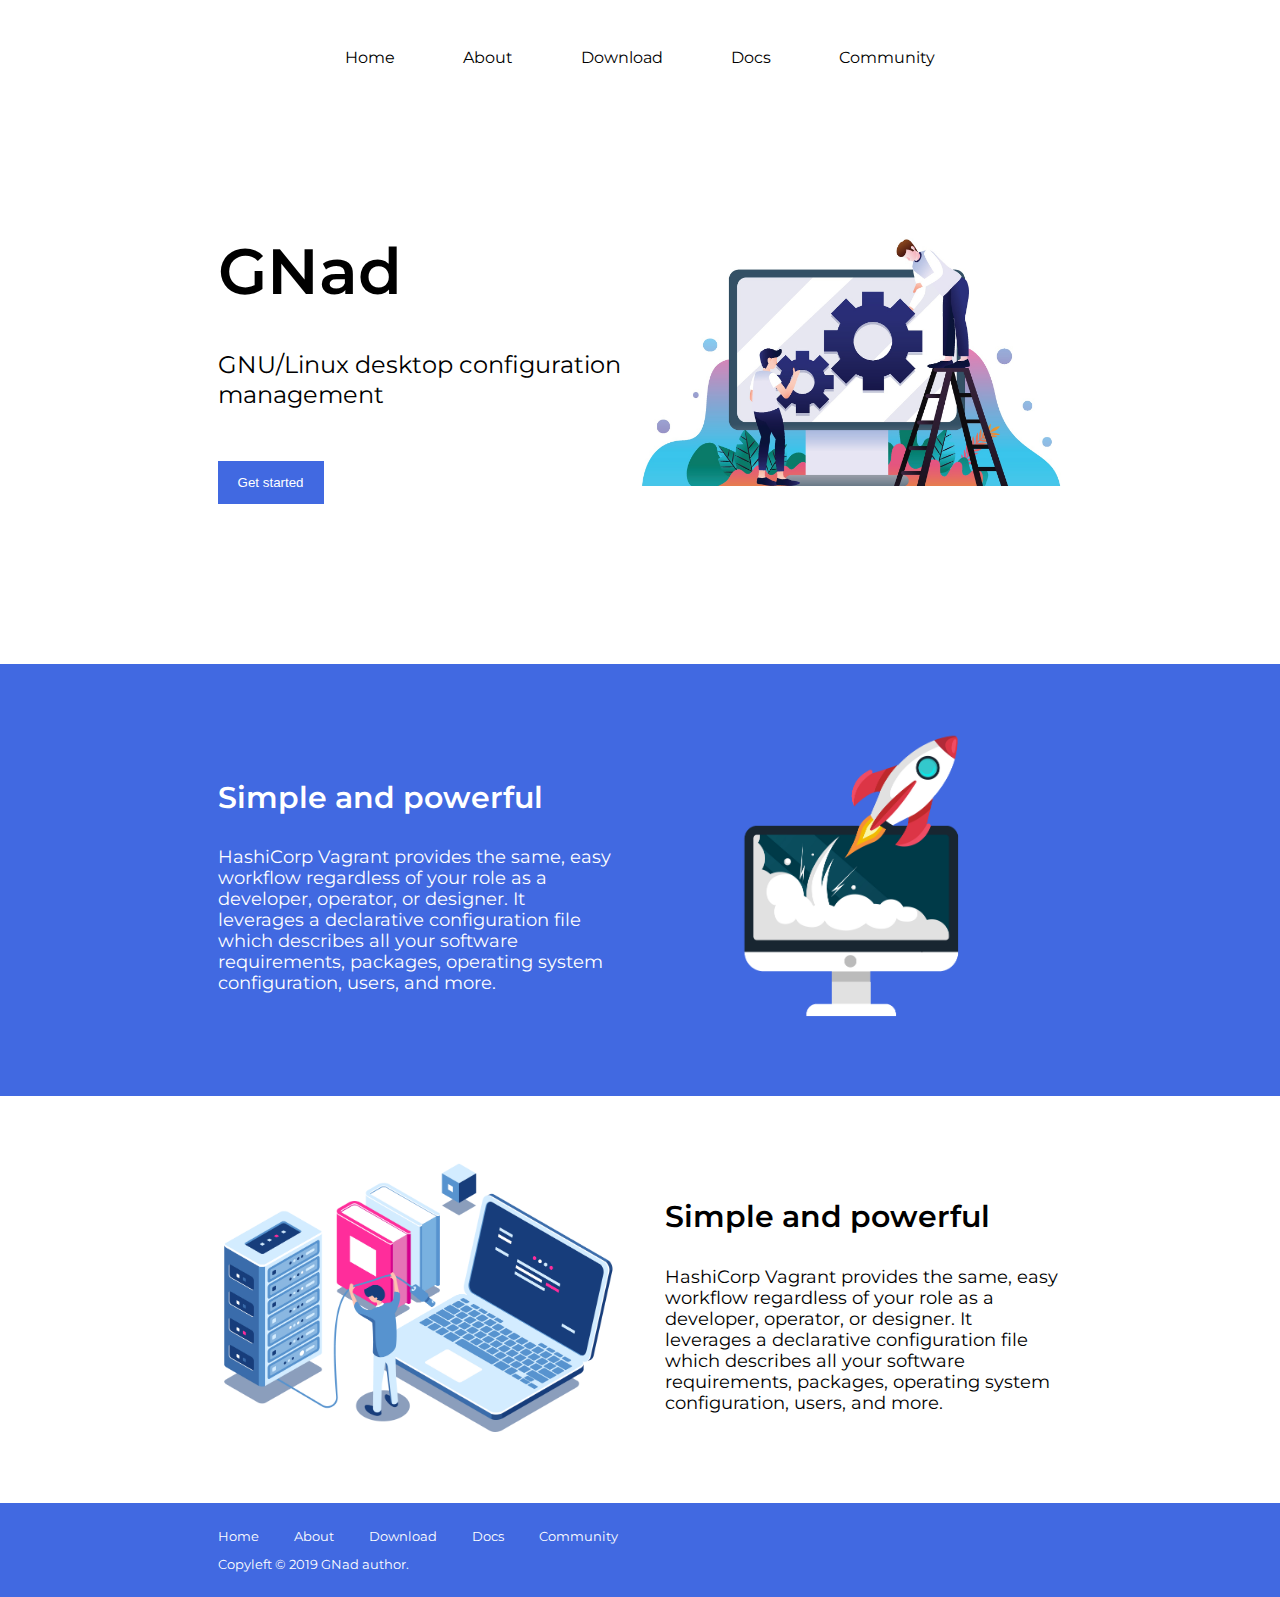
==== index.html @ 2191687e "First commit" ====
<!DOCTYPE html>
<html lang="en">

<head>
    <meta charset="UTF-8">
    <meta name="viewport" content="width=device-width, initial-scale=1.0">
    <meta http-equiv="X-UA-Compatible" content="ie=edge">
    <title>GNad</title>
    <link rel="stylesheet" href="styles.css">

    <link href="https://fonts.googleapis.com/css?family=Merriweather+Sans|Montserrat&display=swap" rel="stylesheet">

</head>

<body>
    <div class="float_center">
        <span class="menu-item"><a href="#">Home</a></span>
        <span class="menu-item"><a href="#">About</a></span>
        <span class="menu-item"><a href="#">Download</a></span>
        <span class="menu-item"><a href="#">Docs</a></span>
        <span class="menu-item"><a href="#">Community</a></span>
    </div>
    <div id="splash">
        <div class="left">
            <h1>GNad</h1>
            <h2>GNU/Linux desktop configuration management</h2>
            <button>Get started</button>
        </div>
        <div class="right">
            <img class="fit-img" src="images/2914490.jpg" alt="">
        </div>
    </div>
    <div class="section dark">
        <div class="container">
            <div class="left">
                <h3>Simple and powerful</h3>
                <p>
                    HashiCorp Vagrant provides the same, easy workflow regardless of your role as a developer, operator, or designer. It leverages a declarative configuration file which describes all your software requirements, packages, operating system configuration, users,
                    and more.
                </p>
            </div>
            <div class="left">
                <img class="fit-img" src="images/rocket.png" alt="">
            </div>
        </div>
    </div>
    <div class="section">
        <div class="container">
            <div class="left">
                <img class="fit-img" src="images/1027.png" alt="">
            </div>
            <div class="left">
                <h3>Simple and powerful</h3>
                <p>
                    HashiCorp Vagrant provides the same, easy workflow regardless of your role as a developer, operator, or designer. It leverages a declarative configuration file which describes all your software requirements, packages, operating system configuration, users,
                    and more.
                </p>
            </div>
        </div>
    </div>
    <footer class="dark">
        <div class="">
            <span class="menu-item"><a href="#">Home</a></span>
            <span class="menu-item"><a href="#">About</a></span>
            <span class="menu-item"><a href="#">Download</a></span>
            <span class="menu-item"><a href="#">Docs</a></span>
            <span class="menu-item"><a href="#">Community</a></span>
            <p>Copyleft © 2019 GNad author.</p>
        </div>
    </footer>

</body>

</html>
---- styles.css ----
body {
    font-family: 'Montserrat', sans-serif;
    margin: 0;
    padding: 0;
}

h1 {
    line-height: 1.125;
    font-size: 4rem;
    font-weight: 600;
}

h2 {
    line-height: 1.25;
    font-size: 1.5rem;
    font-weight: 400;
}

h3 {
    line-height: 1.25;
    font-size: 30px;
    font-weight: 600;
}

#splash .left {
    width: 50%;
}

#splash .right {
    width: 50%;
}

.left {
    width: 47%;
    position: relative;
    box-sizing: border-box;
}

button {
    margin: 2rem 0;
    border: none;
    background-color: royalblue;
    padding: 14px 20px;
    color: white;
}

.center {
    margin: 0 auto;
}

.float_center {
    margin: 3rem auto;
    text-align: center;
}

.float_center>.child {
    margin: auto;
}

.menu-item {
    margin: 0 2rem;
}

.menu-item a {
    text-decoration: none;
    color: black;
}

.dark a {
    color: white;
}

.menu-item a:hover {
    color: royalblue;
}

.dark a:hover {
    color: white;
    text-decoration: underline;
}

.fit-img {
    width: 100%;
}

#splash {
    padding: 6% 17% 10% 17%;
    margin: auto;
    display: flex;
    align-items: center;
}

.section {
    padding: 5% 17%;
    display: block;
    box-sizing: border-box;
}

.container {
    margin-right: auto;
    margin-left: auto;
    display: flex;
    align-items: center;
    justify-content: space-between;
}

.dark {
    background-color: royalblue;
    color: white;
}

p {
    font-size: 1.1rem;
}

footer {
    padding: 2% 17% 1% 17%;
    font-size: 0.8rem;
}

footer p {
    font-size: 0.8rem;
}

footer .menu-item {
    margin-left: 0;
}
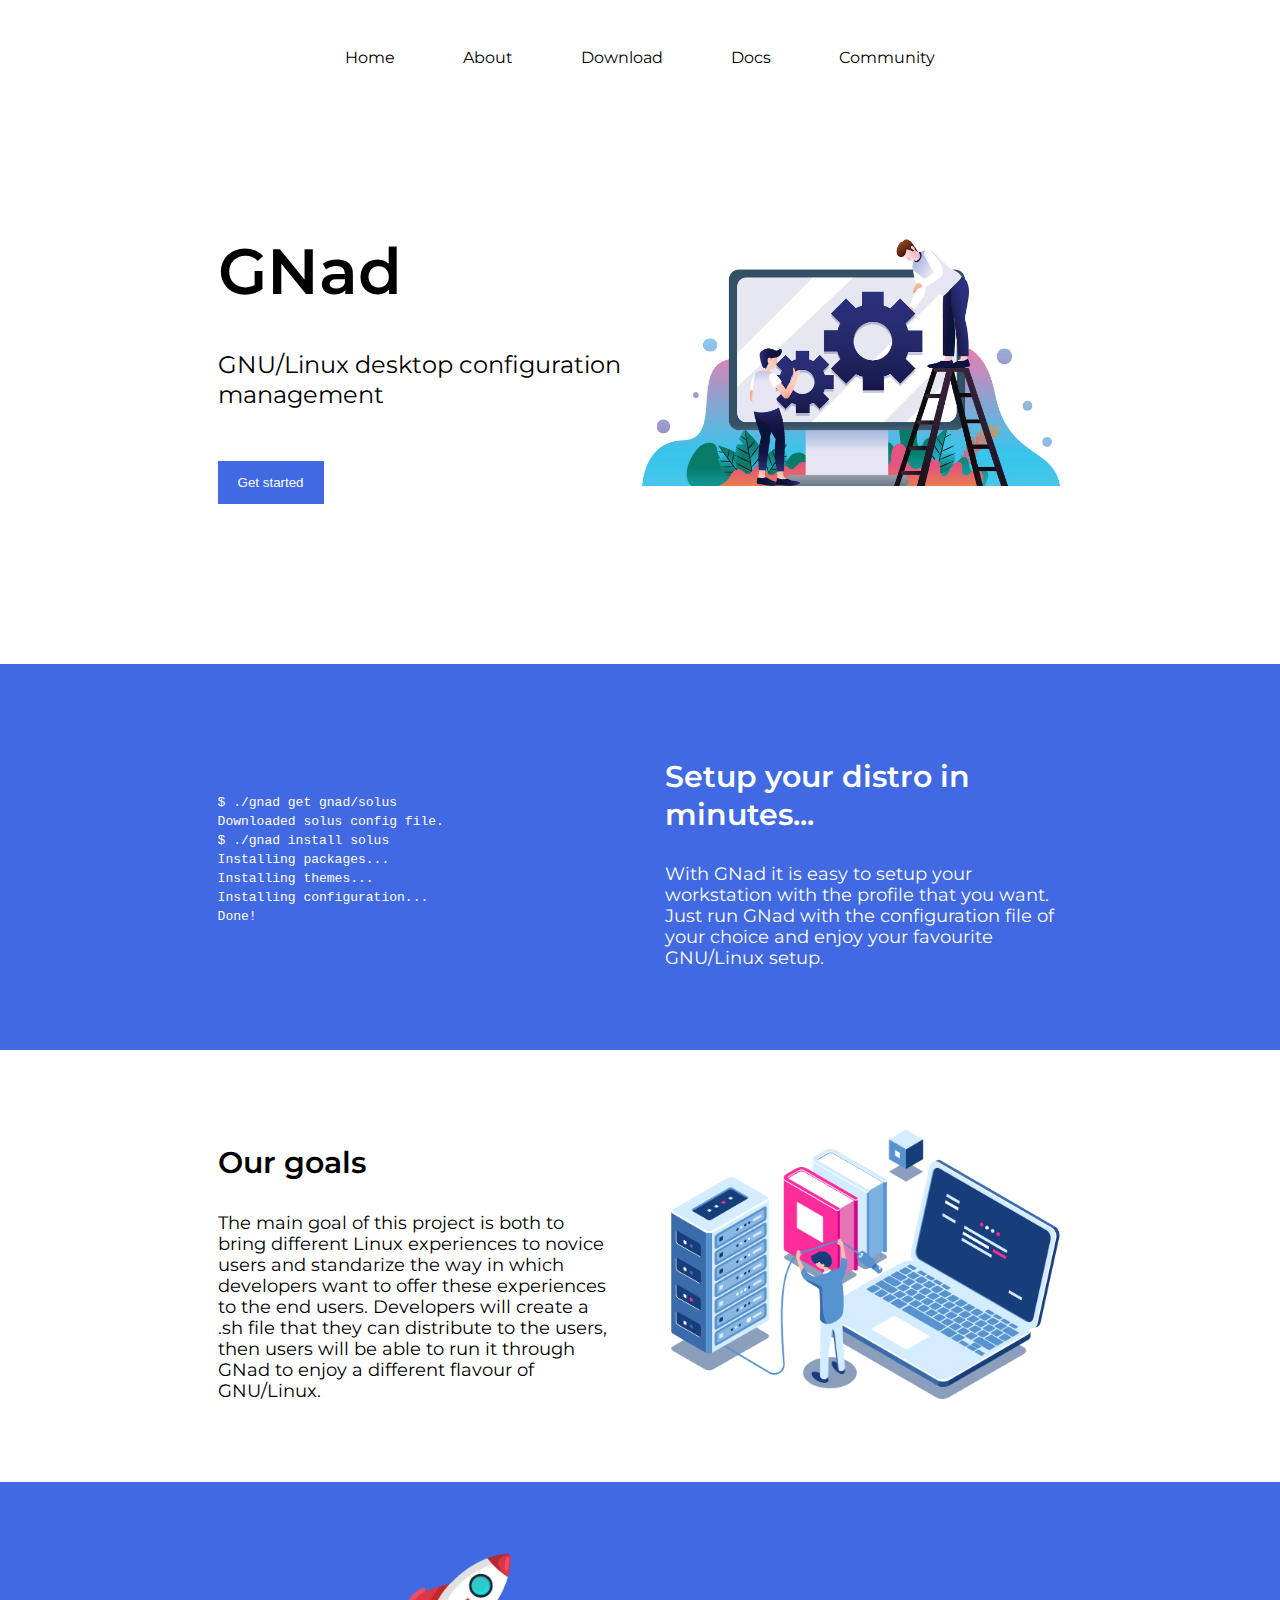
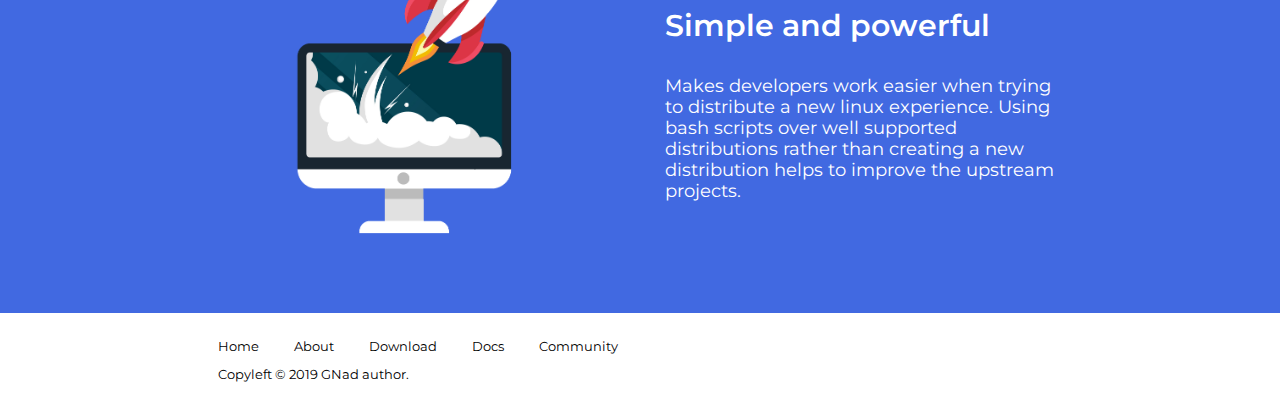
==== commit d07a9a90: "Add terminal" ====
--- a/index.html
+++ b/index.html
@@ -8,7 +8,7 @@
     <title>GNad</title>
     <link rel="stylesheet" href="styles.css">
 
-    <link href="https://fonts.googleapis.com/css?family=Merriweather+Sans|Montserrat&display=swap" rel="stylesheet">
+    <link href="https://fonts.googleapis.com/css?family=Inconsolata|Montserrat&display=swap" rel="stylesheet">
 
 </head>
 
@@ -33,32 +33,54 @@
     <div class="section dark">
         <div class="container">
             <div class="left">
-                <h3>Simple and powerful</h3>
-                <p>
-                    HashiCorp Vagrant provides the same, easy workflow regardless of your role as a developer, operator, or designer. It leverages a declarative configuration file which describes all your software requirements, packages, operating system configuration, users,
-                    and more.
-                </p>
+                <div class="terminal">
+                    <code>
+                    $ ./gnad get gnad/solus<br>
+                    Downloaded solus config file.<br>
+                    $ ./gnad install solus<br>
+                    Installing packages...<br>
+                    Installing themes...<br>
+                    Installing configuration...<br>
+                    Done!
+                    </code>
+                </div>
             </div>
             <div class="left">
-                <img class="fit-img" src="images/rocket.png" alt="">
+                <h3>Setup your distro in minutes...</h3>
+                <p>
+                    With GNad it is easy to setup your workstation with the profile that you want. Just run GNad with the configuration file of your choice and enjoy your favourite GNU/Linux setup.
+                </p>
             </div>
         </div>
     </div>
     <div class="section">
         <div class="container">
             <div class="left">
+                <h3>Our goals</h3>
+                <p>
+                    The main goal of this project is both to bring different Linux experiences to novice users and standarize the way in which developers want to offer these experiences to the end users. Developers will create a .sh file that they can distribute to the users,
+                    then users will be able to run it through GNad to enjoy a different flavour of GNU/Linux.
+                </p>
+            </div>
+            <div class="left">
                 <img class="fit-img" src="images/1027.png" alt="">
+            </div>
+        </div>
+    </div>
+    <div class="section dark">
+        <div class="container">
+            <div class="left">
+                <img class="fit-img" src="images/rocket.png" alt="">
             </div>
             <div class="left">
                 <h3>Simple and powerful</h3>
                 <p>
-                    HashiCorp Vagrant provides the same, easy workflow regardless of your role as a developer, operator, or designer. It leverages a declarative configuration file which describes all your software requirements, packages, operating system configuration, users,
-                    and more.
+                    Makes developers work easier when trying to distribute a new linux experience. Using bash scripts over well supported distributions rather than creating a new distribution helps to improve the upstream projects.
                 </p>
             </div>
         </div>
     </div>
-    <footer class="dark">
+    <footer class="">
         <div class="">
             <span class="menu-item"><a href="#">Home</a></span>
             <span class="menu-item"><a href="#">About</a></span>
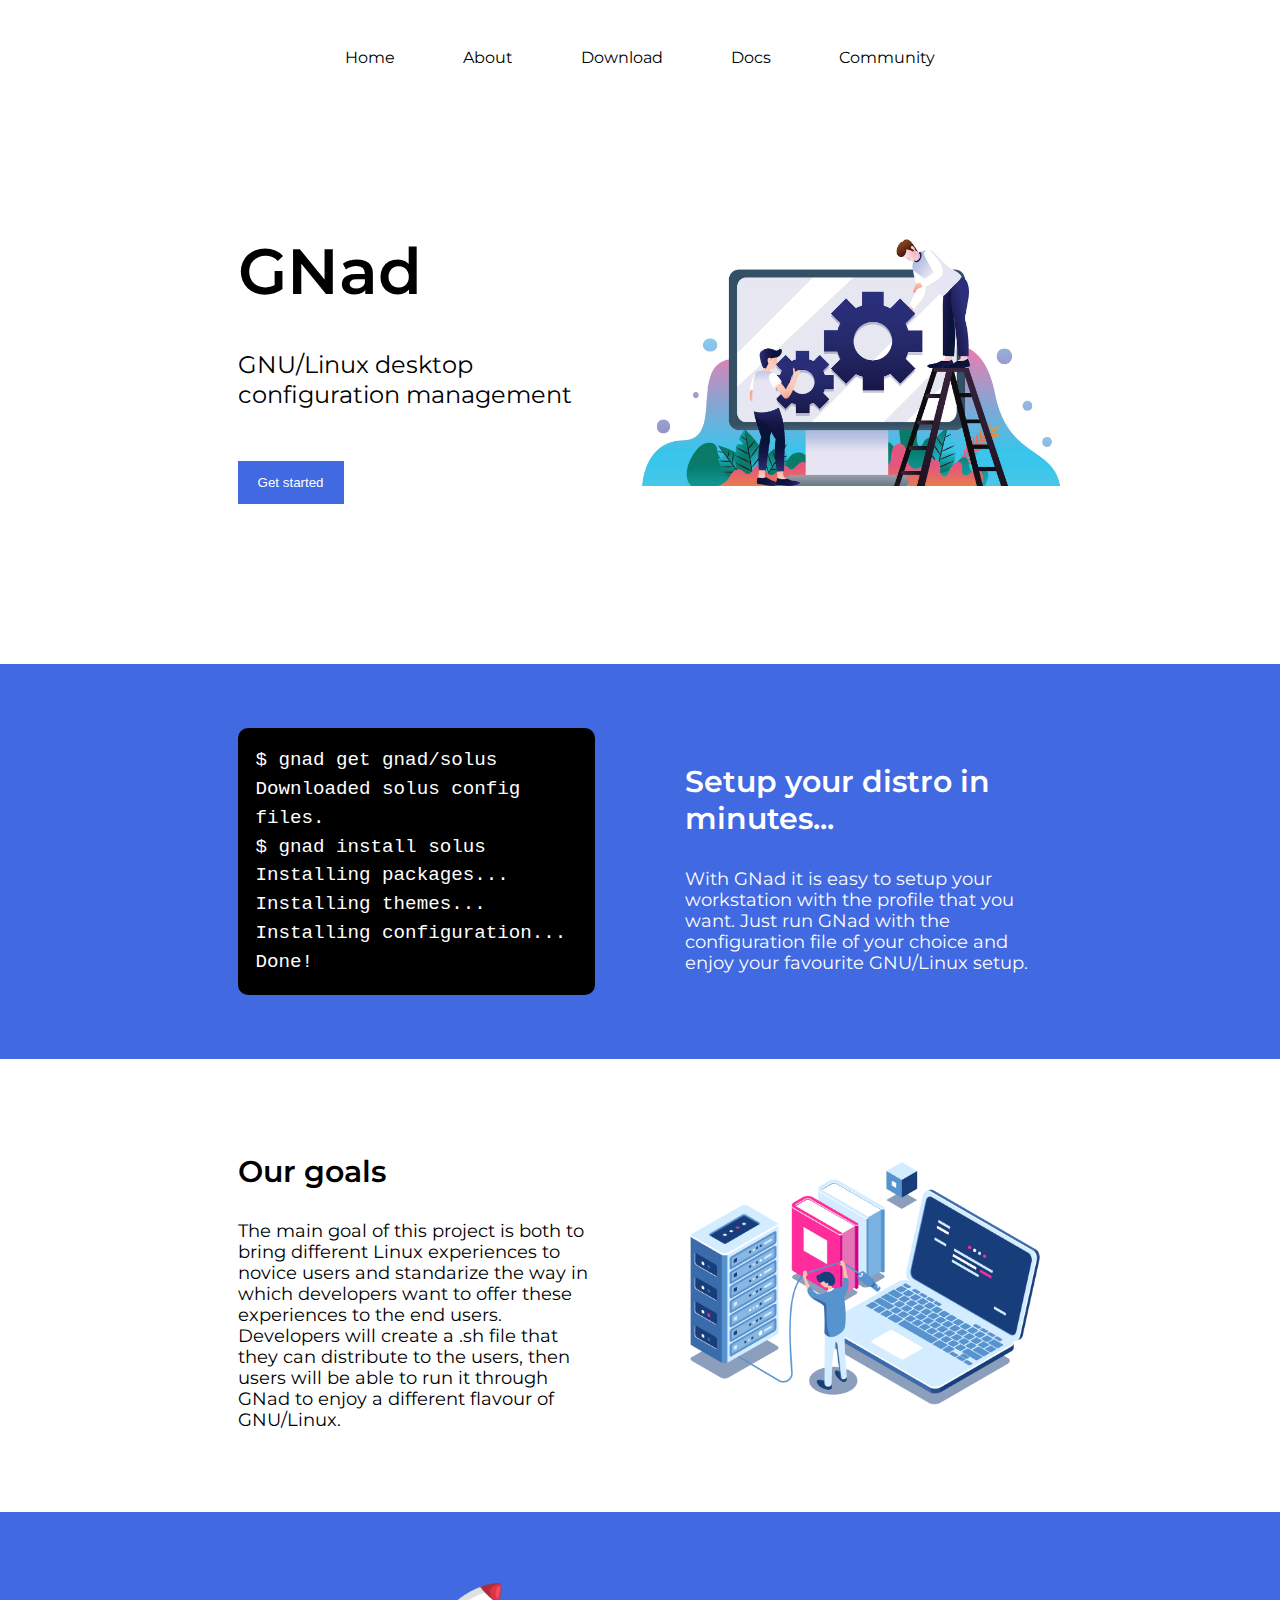
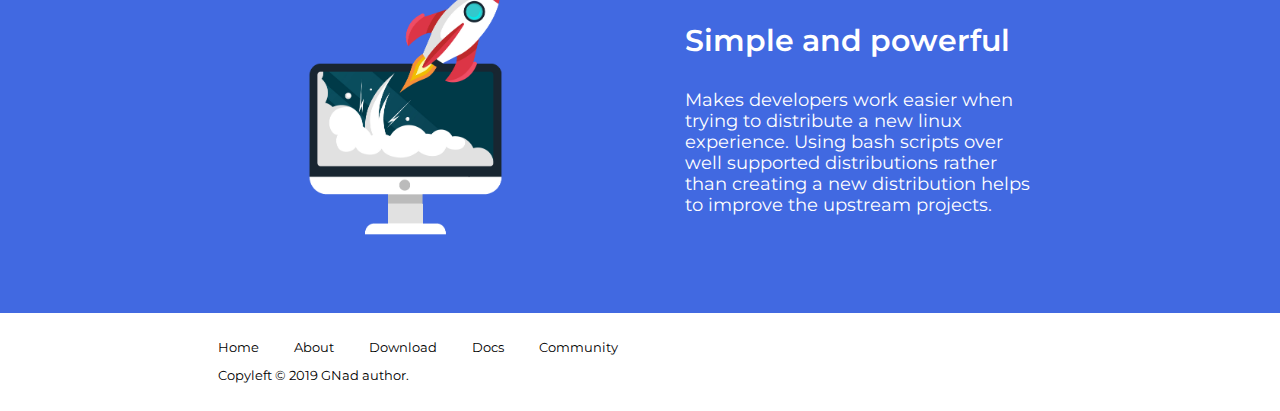
==== commit 624d54c4: "Add get started link and fix terminal" ====
--- a/index.html
+++ b/index.html
@@ -24,7 +24,7 @@
         <div class="left">
             <h1>GNad</h1>
             <h2>GNU/Linux desktop configuration management</h2>
-            <button>Get started</button>
+            <a href="https://github.com/cristianarbe/gnad/wiki"><button>Get started</button></a>
         </div>
         <div class="right">
             <img class="fit-img" src="images/2914490.jpg" alt="">
@@ -35,9 +35,9 @@
             <div class="left">
                 <div class="terminal">
                     <code>
-                    $ ./gnad get gnad/solus<br>
-                    Downloaded solus config file.<br>
-                    $ ./gnad install solus<br>
+                    $ gnad get gnad/solus<br>
+                    Downloaded solus config files.<br>
+                    $ gnad install solus<br>
                     Installing packages...<br>
                     Installing themes...<br>
                     Installing configuration...<br>
--- a/styles.css
+++ b/styles.css
@@ -2,6 +2,7 @@
     font-family: 'Montserrat', sans-serif;
     margin: 0;
     padding: 0;
+    min-width: 1000px;
 }
 
 h1 {
@@ -34,6 +35,8 @@
     width: 47%;
     position: relative;
     box-sizing: border-box;
+    padding-left: 20px;
+    padding-right: 20px;
 }
 
 button {
@@ -49,6 +52,8 @@
 }
 
 .float_center {
+    padding-left: 17vw;
+    padding-right: 17vw;
     margin: 3rem auto;
     text-align: center;
 }
@@ -84,14 +89,14 @@
 }
 
 #splash {
-    padding: 6% 17% 10% 17%;
+    padding: 6% 17vw 10% 17vw;
     margin: auto;
     display: flex;
     align-items: center;
 }
 
 .section {
-    padding: 5% 17%;
+    padding: 5% 17vw;
     display: block;
     box-sizing: border-box;
 }
@@ -114,7 +119,7 @@
 }
 
 footer {
-    padding: 2% 17% 1% 17%;
+    padding: 1.7rem 17vw 1rem 17vw;
     font-size: 0.8rem;
 }
 
@@ -124,4 +129,18 @@
 
 footer .menu-item {
     margin-left: 0;
+}
+
+code {
+    font-style: Inconsolata;
+    font-size: 1.2rem;
+    line-height: 1.5;
+}
+
+.terminal {
+    background-color: black;
+    padding: 5%;
+    color: white;
+    border: royalblue;
+    border-radius: 10px;
 }